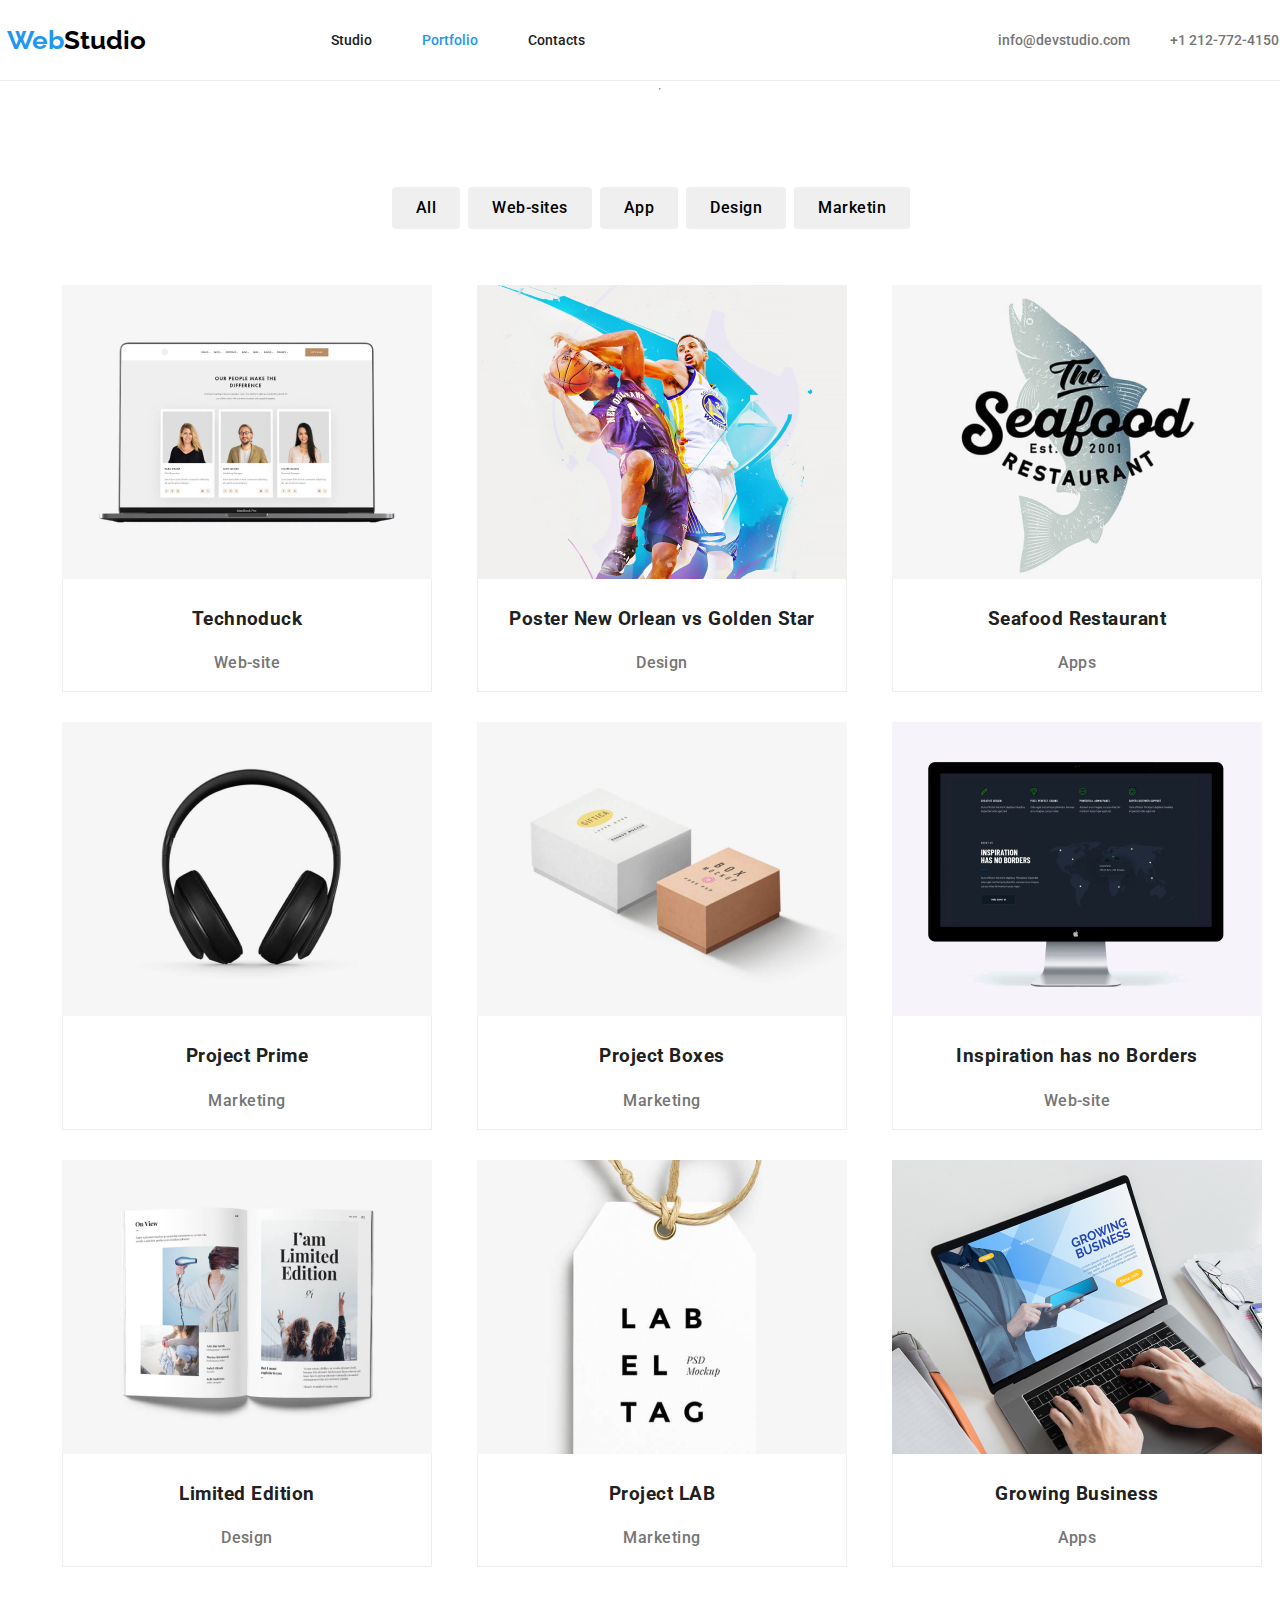
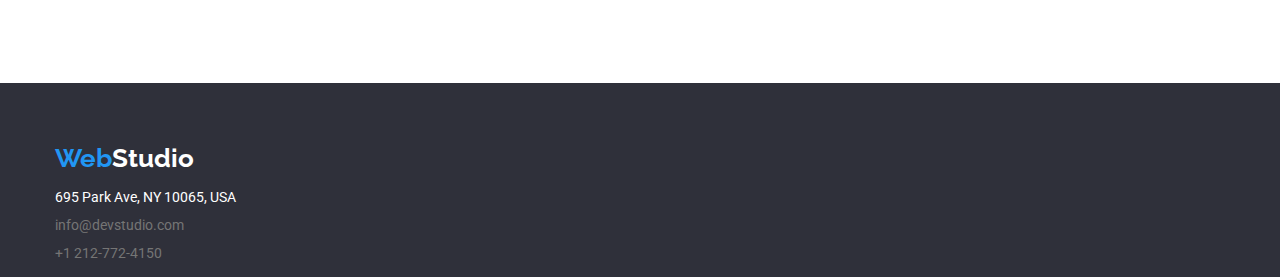
==== portofolio.html @ 2a98f276 "Primul meu commit" ====
<!DOCTYPE html>
<html lang="en">
<head>
    <meta charset="UTF-8">
    <meta name="viewport" content="width=device-width, initial-scale=1.0">
    <title>Document</title>
    <link rel="preconnect" href="https://fonts.googleapis.com"/>
    <link rel="preconnect" href="https://fonts.gstatic.com" crossorigin/>
    <link rel="stylesheet"
          href="https://raw.githubusercontent.com/sindresorhus/modern-normalize/main/modern-normalize.css"/>
    <link href="https://fonts.googleapis.com/css2?family=Raleway:wght@700&family=Roboto:wght@400;500;700;900&display=swap" rel="stylesheet"/>
    <link rel="stylesheet" href="css/styles.css"/>
</head>
<body class="container">

            <!--Sidebar up logo section-->

       <!--Logo-->
       <header class="global-header">
        
        <nav class="main-logo">
            <ol class="logowebstudio" >
                <a class="logowebstudio"href="index.html">Web<span class="logo-studio">Studio</span> </a>
            </ol>
        </nav>
        <!--Studio Portfolio Contacts-->
         <div class="main-menu">
            <ul class="nav">
                <li class="nav-item"><a href="index.html">Studio</a></li>
                <li class="nav-item-active"><a href="portofolio.html">Portfolio</a></li>
                <li class="nav-item"><a href="">Contacts</a></li>
            </ul>
         </div>

        <!--Mail Tel-->
        <div class="main-contacts"> 
            <ul class="contacts"> 
               <li class="contacts-mail"><a href="mailto:info@devstudio.com">info@devstudio.com</a></li>
               <li class="contacts-phone"><a href="tel:+1212-772-4150">+1 212-772-4150</a> </li>
            </ul>
         </div>
        
       </header>
       <ul class="line-section">
        <hr/><img alt="">
       </ul>

           
       <main class="section portofolio-main-section">
            
                  <!--Section-button-->

        <ul class="portfolio-button-list">
            <li><button class="button" type="button">All</button></li>
            <li><button class="button" type="button">Web-sites</button></li>
            <li><button class="button" type="button">App</button></li>
            <li><button class="button" type="button">Design</button></li>
            <li><button class="button" type="button">Marketin</button></li>

        </ul>
        
    <!--Section-Container-IMG-->
   <ul class="project-list">
    <li class="project-card"> 
        <img src="./images/technoduck.jpg" alt="Technoduck" width="370" heith="294"/>
        <div>
            <h3>Technoduck</h3>
            <p>Web-site</p>
        </div>  
    </li>

    <li class="project-card"> 
        <img src="./images/poster new orlean vs golden star.jpg" alt="Poster New Orlean vs Golden Star" width="370" heith="294"/>
        <div>
            <h3>Poster New Orlean vs Golden Star</h3>
            <p>Design</p>
        </div>
    </li>

    <li class="project-card">
        <img src="./images/seafood restaurant .jpg" alt="Seafood Restaurant" width="370" heith="294"/>
        <div>
            <h3>Seafood Restaurant </h3>
            <p>Apps</p>
        </div>
    </li>

    <li class="project-card">
        <img src="./images/project prime.jpg" alt="Project Prime" width="370" heith="294"/>
        <div>
            <h3>Project Prime </h3>
            <p>Marketing</p>
        </div>
    </li>

    <li class="project-card">
        <img src="./images/project boxes.jpg" alt="Project Boxes" width="370" heith="294"/>
        <div>
            <h3>Project Boxes </h3>
            <p>Marketing</p>
        </div>
    </li>

    <li class="project-card">
        <img src="./images/inspiration has no borders.jpg" alt="Inspiration has no Borders" width="370" heith="294"/>
        <div>
            <h3>Inspiration has no Borders</h3>
            <p>Web-site</p>
        </div>
    </li>
    <li class="project-card">
        <img src="./images/limited edition.jpg" alt="Limited Edition" width="370" heith="294"/>
        <div>
            <h3>Limited Edition</h3>
            <p>Design</p>
        </div>
    </li>
    <li class="project-card"> 
        <img src="./images/project lab.jpg" alt="Project LAB" width="370" heith="294"/>
        <div>
            <h3>Project LAB</h3>
            <p>Marketing</p>
        </div>
    </li>
    <li class="project-card"> 
        <img src="./images/growing business.jpg" alt="Growing Business" width="370" heith="294px" />
        <div>
            <h3>Growing Business</h3>
            <p>Apps</p>
        </div>
    </li>
   </ul>
       </main>
       
        <!--Sidebar down logo section-->

        <div class="footer-section">
            <footer class="footer">
                    <a class="footer-logo-web"href="index.html">Web<span class="footer-logo-studio">Studio</span> </a>
                <div class="main-footer">
                    <ul class="adress-contacts-footer">
                        <li class="adress-footer"><a href="695 Park Ave, NY 10065, USA">695 Park Ave, NY 10065, USA</a></li>
                        <li class="contacts-footer"><a href="mailto:info@devstudio.com">info@devstudio.com</a></li>
                        <li class="contacts-footer"><a href="tel:+1212-772-4150">+1 212-772-4150</a></li>
                    </ul>
                </div>
           </footer>
        </div>

</body>
</html>
---- css/styles.css ----
/*! modern-normalize v1.0.0 | MIT License | https://github.com/sindresorhus/modern-normalize */
*,::after,::before {
    box-sizing: border-box;
}

:root{
    --text-font-family: 'roboto', sans-serif;
    --color-text-font: #212121;
    --color-paragraf: #757575;
    --heading-font-family: 'Raleway', sans-serif;
    --heading-color: #2196F3;
}
body{
    width: 1600px;
    flex-direction: column;
} 
.container {
	font-family:var(--text-font-family);
	color: var(--color-text-font);
	width: 1200px;
	margin: auto;
}

.global-header .main-navigation{
    font-family :var(--text-font-family);
    font-size: 14px;
    font-weight: 500;
    line-height: 1.5;
    letter-spacing: 0.02em;
    width: 1600px;
    text-align: left;
    color: var (var(--color-text-font))
   }
.global-header{
    height: 80px;
	display: flex;
	align-items: center;
	justify-content: space-between;
	border: 1px solid #eee;
	margin: 0 -200px 0 -200px;
    background: #FFFFFF;
    border-color: transparent;
   }
.main-section{

}
h1,
h2,
h3,
h4{
    font-weight: bold;
    font-family: var(--text-font-family);
    color: var(--color-text-font);
}

p{
    display: block;
    margin-block-start: 1em;
    margin-block-end: 1em;
    margin-inline-start: 0px;
    margin-inline-end: 0px;
    color:var(--color-paragraf);
}

ul{
    list-style-type: none;
}
.section {
	padding-top: 94px;
	padding-bottom: 94px;
}


/* logo */

.logowebstudio a, .logo-studio a, span {
    font-weight: bold;
    font-family: var(--heading-font-family);
    font-weight: 700; 
    color: var(--heading-color);
    font-size: 26px;
    text-decoration: none;
}
.logo-studio a, span{
    color: #000000;
}
.logowebstudio span:hover, .logo-studio span:hover{
    color: var(--heading-color);
}
.main-logo {
    width: 145px;
    height: 31px;
    padding-left: 215px;
    display: flex;
    justify-content: center;
    align-items: center;
}

/* section-nav */

.nav, .nav a{
    list-style-type: none;
    text-decoration: none;
    padding-left: 50px;
    padding-right: 0px;
	justify-content: flex-start;
    display: flex;
    align-items: center;
}
.nav-item a,.nav-item-active a{
    color:var(--color-text-font);
    font-family: var(--text-font-family);
    font-size: 14px;
    font-weight: 500;
    text-decoration: none;
}
.nav-item-active a{
    color:var(--heading-color);
}
.nav-item a:hover{
    color:var(--heading-color);
}
  
/* section-contacts */

.contacts, .contacts a{
    height: 80px;
    list-style-type: none;
    text-decoration: none;
    padding-right: 50px;
    display: flex;
    align-items: center;
    justify-content: flex-end; 
}
.contacts-mail a, .contacts-phone a, .contacts-mail-span, .contacts-phone-span{
    color:var(--color-paragraf);
    font-family: var(--text-font-family);
    font-size: 14px;
    font-weight: 500;
    text-decoration: none;       
}
.contacts-mail a,  .contacts-mail-span{
    color:var(--color-paragraf);
    width: 135px;
    height: 16px;
    padding-right: 0px;
    padding-left: 330px;
    display: flex;
	align-items: center;
	gap: 10px; 
    
}
.contacts-phone a, .contacts-phone-span{
    color:var(--color-paragraf);
    height: 16px;
    padding-right: 100px;
    padding-left: 40px;
    display: flex;
	align-items: center;
	gap: 10px; 
	flex-direction: row;
	flex-wrap: nowrap;
	justify-content: flex-start;
	align-content: stretch;
    margin-right: -200px;
}
.contacts-mail, .contacts-mail-span a:hover{
    color: var(--heading-color);
}
.contacts-phone, .contacts-phone-span a:hover{
    color: var(--heading-color);
}
.main-contacts {
    height: 80px;
    padding-right: 210px;
    display: flex;
	align-items: center;
	gap: 10px; 
}

/* section-background*/

.background-section{
    background-color:#2F303A;;
	height: 600px;
	display: flex;
	flex-direction: column;
	align-items: center;
	margin: 0 -200px 0 -200px;
}
.title-background-section{
    color: #FFFFFF;
	font-size: 44px;
	font-weight: 900;
	line-height: 60px;
	letter-spacing: 2.64px;
	text-transform: uppercase;
	text-align: center;
	width: 696px;
	padding-top: 200px;
	padding-bottom: 30px;
	margin: 0;
}

/* PORTOFOLIO */

.line-section{
    width: 1600px;
    height: 1px;
    background: #ECECEC;
    display: flex;
	flex-direction: row;
	flex-wrap: wrap;
	justify-content: center;
	align-items: flex-end;
	align-content: flex-start;
    margin: 0 -200px 0 -200px;
}

.portofolio-main-section{
    width: 1200px;
    margin-top: 94px;
    margin-bottom: 94px;
}

.section,.portofolio-main-section,.portfolio-button-list{
    width: 1200px;
	text-align: center;
	font-weight: 500;
	line-height: 26px;
	letter-spacing: 0.48px;
	border-color: transparent;
	border-radius: 4px;
	padding: 6px 22px 6px 22px;
}
.portfolio-button-list {
	display: flex;
	flex-direction: inline-block;
	justify-content: center;
	padding-left: 0;
	margin-top: 0;
	margin-bottom: 50px;
	gap: 8px;
}
.project-list {
    width: 1200px;
	display: flex;
	flex-direction: row;
	flex-wrap: wrap;
	justify-content: space-between;
    align-items: center;
	padding-left: 0;
	gap: 30px;
}

.project-card > h4 {
	color: var(--color-text-font);
	line-height: 30px;
	letter-spacing: 0.48px;
	font-weight: 400;
	margin: 0 24px 20px 24px;
}

.project-card {
	box-shadow: 0px 0px 0px 1px #eee inset;
}

/* section-button */

.button-active-background{
    background-color: var( --heading-color);
	color:#FFFFFF;
	width: 200px;
	padding: 10px 19px 10px 20px;
	white-space: nowrap;
	text-align: center;
	font-weight: 700;
	line-height: 30px;
	letter-spacing: 0.96px;
	cursor: pointer;
	border-radius: 4px;
}
.button{
    font-family:var(--text-font-family);
    font-size: 16px;
    font-weight: 500;
    line-height: 26px;
    letter-spacing: 0.03em;
    text-align: center;
    border-color: transparent;
	border-radius: 4px;
	padding: 6px 22px 6px 22px;
}
button:hover, button:focus {
    background-color:var(--heading-color);
}

/*
.button .active {
    background-color: var(--heading-color);
    cursor: pointer;
    font-family: var(--text-font-family);
    font-size: 16px;
    border-color: transparent;
	border-radius: 4px;
	padding: 6px 22px 6px 22px;
}*/


/* section-paragraf */

.paragraf-section {
    font-family:var(--text-font-family);
	color: var(--color-text-font);
	width: 1200px;
	margin: auto;  
    margin-top: 0px;
}

.paragraf, 
.photo-our-team{
    display: flex;
	justify-content: space-between;
	padding-left: 0;
	margin: 0;
	gap: 30px;
}
.job-list{
    display: flex;
	justify-content: center;
	padding-left: 0;
	margin: 0;
	gap: 30px;
}
.paragraf{
    padding-top: 0px;
    list-style-type: none;
    display: flex;
	flex-direction: row;
	flex-wrap: nowrap;
	justify-content: space-between;
	align-items: baseline;

}
.paragraf-card{
    width: 270px;
	display: flex;
	flex-direction: column;
}
.title-paragraf{
    
}
.paragraf-card .title-paragraf 
.paragraf-card p{
    margin: 0;
	font-size: 14px;
	letter-spacing: 0.42px;
}
.paragraf-card .title-paragraf {
    padding-bottom: 10px;
	font-weight: 700;
	text-transform: uppercase;
}
.paragraf-card p{
    color: var(--shaded-color);
	line-height: 24px;
}
    
/*.paragraf-section p {
    display: flex;
    justify-content: space-between;
    padding-left: 0;
    margin: 0;
    gap: 30px;
}*/

.paragraf-section p, .our-team p,.section-container p{
    font-family: var(--text-font-family);
    color: var(--color-paragraf);
    font-size: 16px;
}

/* section-what-we-do */

.section-what-we-do{
    padding-top: 0px;
}
.title-section-what-we-do, 
.title-our-team{
    font-family: var(--text-font-family);
    font-size: 36px;
    font-weight: 700;
    line-height: 42px;
    letter-spacing: 0.03em;
    text-align: center;
    margin-top: 0;
	margin-bottom: 50;
}

/* section-our-team */

.our-team,.photo-our-team, .card-our-team{
    background-color: #FFFFFF;
	width: 270px;
	border-radius: 0px 0px 4px 4px;
	border-radius: 0px 0px 4px 4px;
	box-shadow: 0px 2px 1px 0px rgba(0, 0, 0, 0.2),
	0px 1px 1px 0px rgba(0, 0, 0, 0.14), 0px 1px 3px 0px rgba(0, 0, 0, 0.12);
}

.name{
    font-family:var(--text-font-family);
    font-size: 16px;
    font-weight: 500;
    line-height: 19px;
    letter-spacing: 0.03em;
    text-align: center;
}
.job{
    font-family:var(--text-font-family);
    font-size: 16px;
    font-weight: 400;
    line-height: 19px;
    letter-spacing: 0.03em;
    text-align: center;
}
.our-team {
    background-color: #f5f4fa;
	width: 1600px;
    margin: 0 -200px 0 -200px;
}
.photo-our-team{
    margin: 0 200px 0 200px;
    width: 1200px;
}

/* section-footer */

.footer-section{
    background-color: #2F303A;
    padding-left: 215px;
	padding-top: 60px;
    margin: 0 -200px 0 -200px;
}

.footer{
    width: 1200px;
    margin-bottom: 0px;
}
.main-footer, .adress-contacts-footer, .adress-footer, .contacts-footer{
    display: flex;
	flex-direction: column;
	gap: 12px;
    width: 1200px;
    padding-left: 0px;
}

.footer-logo-web, .footer-logo-studio span{
    font-weight: bold;
    font-family: var(--heading-font-family);
    font-weight: 700;
    font-size: 26px;
    color: var(--heading-color);
    text-decoration: none;
    width: 145px;
    height: 31px;
}
.footer-logo-studio{
    color: #FFFFFF;
}
.footer-logo-web span:hover, .footer-logo-studio span:hover{
 color: var(--heading-color);
}
.adress-footer a{
    font-family: var(--text-font-family);
    font-weight: 400;
    font-size: 14px;
    color: #FFFFFF;
    text-decoration: none;
}
.contacts-footer a{
    font-family: var(--text-font-family);
    font-weight: 400;
    font-size: 14px;
    color:var(--color-paragraf);
    text-decoration: none;
}
.adress-footer a:hover, .contacts-footer a:hover {
    color: var(--heading-color);
}
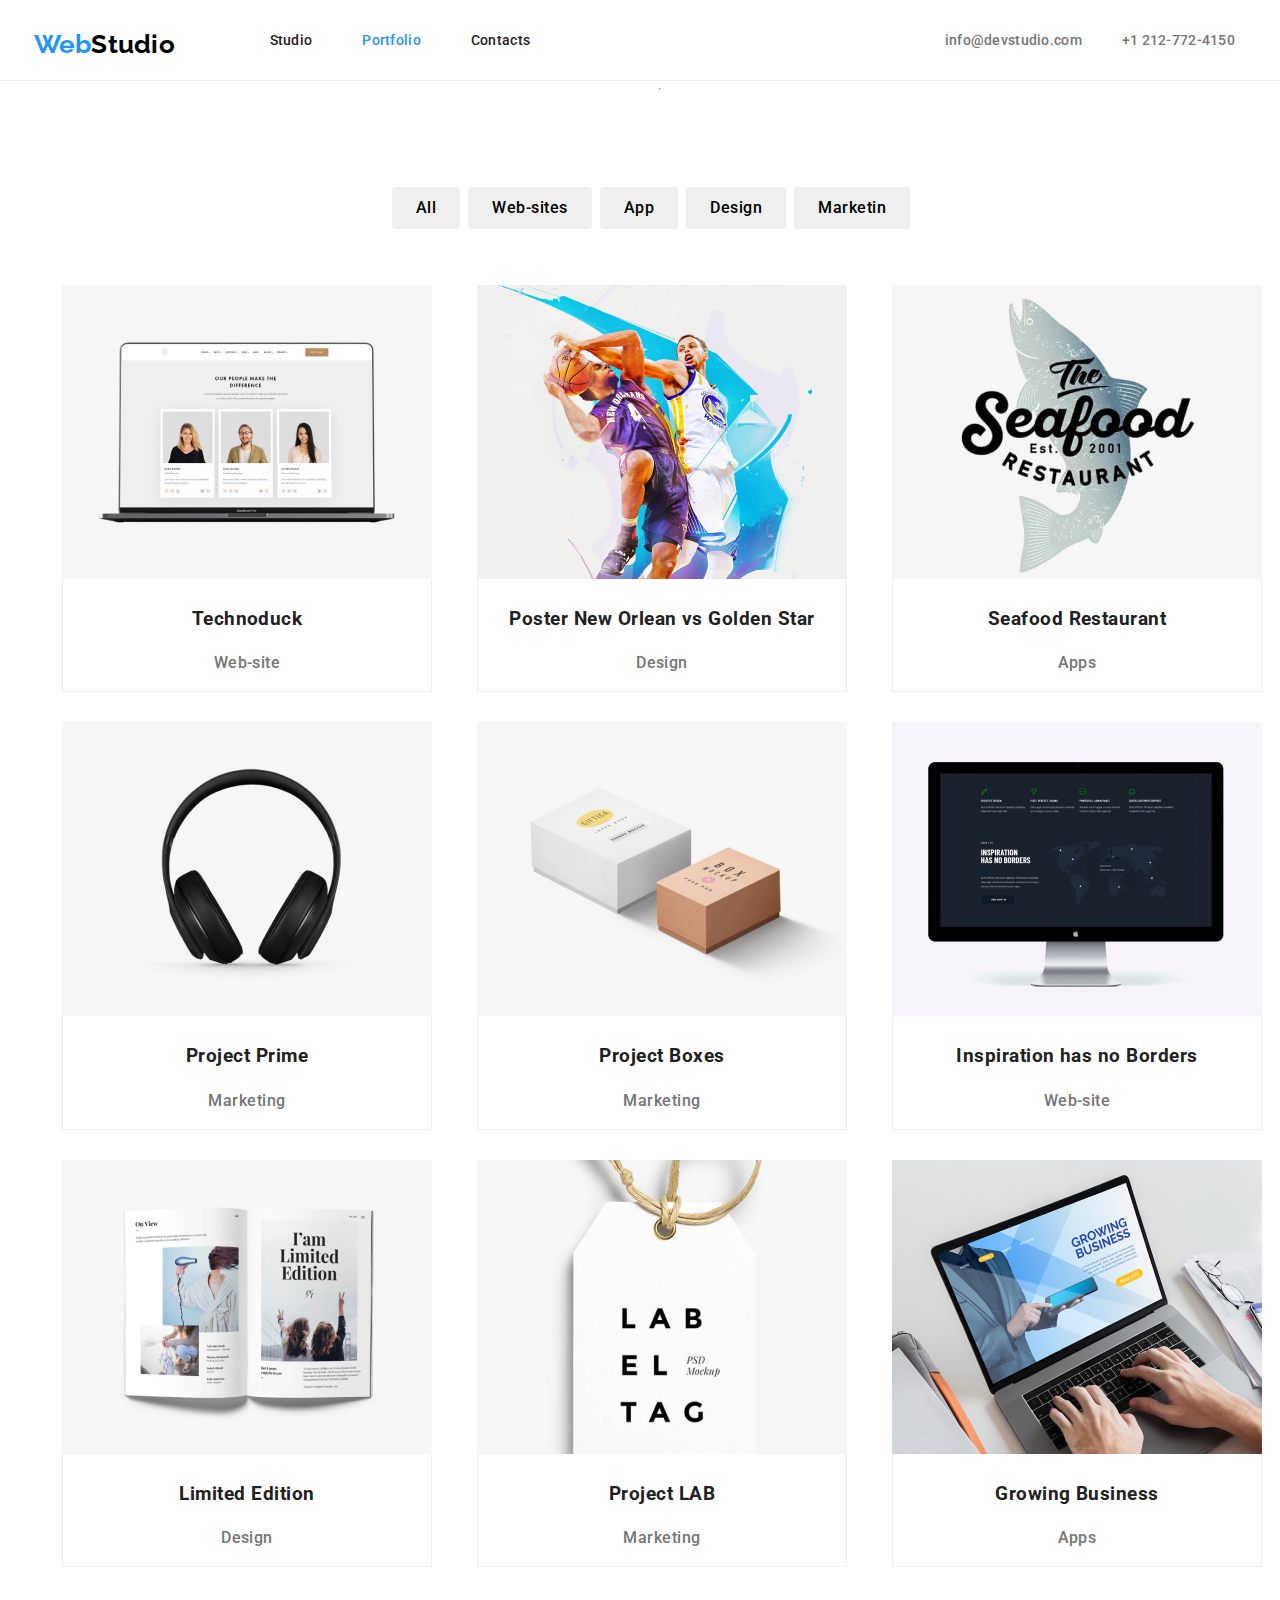
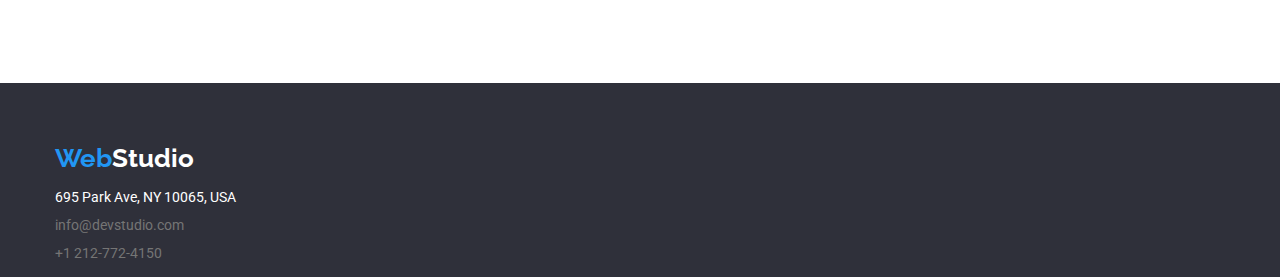
==== commit 3428a67f: "Un commit modificari" ====
--- a/portofolio.html
+++ b/portofolio.html
@@ -46,7 +46,7 @@
        </ul>
 
            
-       <main class="section portofolio-main-section">
+       <main class="portofolio-main-section">
             
                   <!--Section-button-->
 
@@ -56,7 +56,6 @@
             <li><button class="button" type="button">App</button></li>
             <li><button class="button" type="button">Design</button></li>
             <li><button class="button" type="button">Marketin</button></li>
-
         </ul>
         
     <!--Section-Container-IMG-->
--- a/css/styles.css
+++ b/css/styles.css
@@ -9,6 +9,7 @@
     --color-paragraf: #757575;
     --heading-font-family: 'Raleway', sans-serif;
     --heading-color: #2196F3;
+    --back-color-paragraf:#F5F4FA;
 }
 body{
     width: 1600px;
@@ -21,25 +22,25 @@
 	margin: auto;
 }
 
-.global-header .main-navigation{
+.global-header{
     font-family :var(--text-font-family);
     font-size: 14px;
     font-weight: 500;
     line-height: 1.5;
     letter-spacing: 0.02em;
-    width: 1600px;
     text-align: left;
     color: var (var(--color-text-font))
    }
-.global-header{
+.global-header { 
+    width: 1600px;
     height: 80px;
 	display: flex;
 	align-items: center;
-	justify-content: space-between;
 	border: 1px solid #eee;
 	margin: 0 -200px 0 -200px;
     background: #FFFFFF;
     border-color: transparent;
+    border: 0px;
    }
 .main-section{
 
@@ -80,6 +81,12 @@
     color: var(--heading-color);
     font-size: 26px;
     text-decoration: none;
+    
+}
+.logowebstudio, ol{
+    width: 145px;
+    height: 31px;
+    padding-right: 0px;
 }
 .logo-studio a, span{
     color: #000000;
@@ -87,13 +94,14 @@
 .logowebstudio span:hover, .logo-studio span:hover{
     color: var(--heading-color);
 }
-.main-logo {
+.global-header, .main-logo {
     width: 145px;
     height: 31px;
-    padding-left: 215px;
+    padding-right: 93px;
     display: flex;
     justify-content: center;
     align-items: center;
+    margin-left: 0px;
 }
 
 /* section-nav */
@@ -101,11 +109,11 @@
 .nav, .nav a{
     list-style-type: none;
     text-decoration: none;
-    padding-left: 50px;
-    padding-right: 0px;
-	justify-content: flex-start;
-    display: flex;
+	justify-content: space-between;
+    display: flex;
+    gap: 50px;
     align-items: center;
+    padding-left: 0px;
 }
 .nav-item a,.nav-item-active a{
     color:var(--color-text-font);
@@ -120,62 +128,69 @@
 .nav-item a:hover{
     color:var(--heading-color);
 }
+.main-menu{
+    padding-right: 330px;
+    margin-right: 0px;
+}
   
 /* section-contacts */
 
 .contacts, .contacts a{
     height: 80px;
+    margin: 0px;
     list-style-type: none;
     text-decoration: none;
-    padding-right: 50px;
-    display: flex;
+	justify-content: space-between;
+    display: flex;
+    gap: 40px;
     align-items: center;
-    justify-content: flex-end; 
-}
+    padding-left: 0px;
+}
+    
 .contacts-mail a, .contacts-phone a, .contacts-mail-span, .contacts-phone-span{
     color:var(--color-paragraf);
     font-family: var(--text-font-family);
     font-size: 14px;
     font-weight: 500;
-    text-decoration: none;       
-}
-.contacts-mail a,  .contacts-mail-span{
-    color:var(--color-paragraf);
-    width: 135px;
+    line-height: normal;
+    text-decoration: none;
+    justify-content: space-between; 
+    width: 160x;
     height: 16px;
-    padding-right: 0px;
-    padding-left: 330px;
     display: flex;
 	align-items: center;
-	gap: 10px; 
-    
-}
-.contacts-phone a, .contacts-phone-span{
-    color:var(--color-paragraf);
-    height: 16px;
-    padding-right: 100px;
-    padding-left: 40px;
-    display: flex;
-	align-items: center;
-	gap: 10px; 
-	flex-direction: row;
-	flex-wrap: nowrap;
-	justify-content: flex-start;
-	align-content: stretch;
-    margin-right: -200px;
-}
-.contacts-mail, .contacts-mail-span a:hover{
-    color: var(--heading-color);
-}
-.contacts-phone, .contacts-phone-span a:hover{
-    color: var(--heading-color);
-}
-.main-contacts {
+	gap: 10px;
+}
+
+.contacts-mail-icon{
+    width: 16px;
+	max-height: 12px;
+    color:#757575;
+}
+.contacts-phone-icon{
+    width: 10px;
+	height: 16px;
+}
+.global-header, .main-contacts {
     height: 80px;
-    padding-right: 210px;
-    display: flex;
-	align-items: center;
-	gap: 10px; 
+    padding: 0px;
+    margin-left: 0px;
+    margin-right: -1050px;
+    display: flex;
+    justify-content: space-between;
+    gap: 60px;
+    align-items: center;
+}
+.global-header .contacts-mail li:hover,
+.global-header .contacts-phone li:hover,
+.global-header .contacts-mail-icon:hover,
+.global-header .contacts-phone-icon:hover,
+.global-header .contacts-mail-icon-svg:hover,
+.global-header .contacts-phone-iconsvg:hover,
+.global-header .contacts-mail-span:hover,
+.global-header .contacts-phone-span:hover {
+    color: var(--heading-color); 
+    fill: var(--heading-color); 
 }
 
 /* section-background*/
@@ -187,6 +202,14 @@
 	flex-direction: column;
 	align-items: center;
 	margin: 0 -200px 0 -200px;
+}
+.background-section{
+    background-image: linear-gradient(
+			rgba(47, 48, 58, 0.4),
+			rgba(47, 48, 58, 0.4)
+		),
+		url(../images/background_image.png);
+	min-height: 600px;
 }
 .title-background-section{
     color: #FFFFFF;
@@ -216,13 +239,11 @@
 	align-content: flex-start;
     margin: 0 -200px 0 -200px;
 }
-
 .portofolio-main-section{
     width: 1200px;
     margin-top: 94px;
     margin-bottom: 94px;
 }
-
 .section,.portofolio-main-section,.portfolio-button-list{
     width: 1200px;
 	text-align: center;
@@ -252,7 +273,6 @@
 	padding-left: 0;
 	gap: 30px;
 }
-
 .project-card > h4 {
 	color: var(--color-text-font);
 	line-height: 30px;
@@ -260,7 +280,6 @@
 	font-weight: 400;
 	margin: 0 24px 20px 24px;
 }
-
 .project-card {
 	box-shadow: 0px 0px 0px 1px #eee inset;
 }
@@ -293,22 +312,22 @@
 }
 button:hover, button:focus {
     background-color:var(--heading-color);
-}
-
-/*
-.button .active {
-    background-color: var(--heading-color);
-    cursor: pointer;
-    font-family: var(--text-font-family);
-    font-size: 16px;
-    border-color: transparent;
+    color: #FFFFFF;
+	box-shadow: 0px 2px 2px 0px rgba(0, 0, 0, 0.12),
+		0px 1px 2px 0px rgba(0, 0, 0, 0.08), 0px 3px 1px 0px rgba(0, 0, 0, 0.1);
+}
+
+/* section-paragraf */
+.section, .paragraf{
+    width: 1200px;
+	text-align: center;
+	font-weight: 500;
+	line-height: 26px;
+	letter-spacing: 0.48px;
+	border-color: transparent;
 	border-radius: 4px;
-	padding: 6px 22px 6px 22px;
-}*/
-
-
-/* section-paragraf */
-
+	padding: 94px 22px 94px 22px;
+}
 .paragraf-section {
     font-family:var(--text-font-family);
 	color: var(--color-text-font);
@@ -316,7 +335,6 @@
 	margin: auto;  
     margin-top: 0px;
 }
-
 .paragraf, 
 .photo-our-team{
     display: flex;
@@ -340,15 +358,11 @@
 	flex-wrap: nowrap;
 	justify-content: space-between;
 	align-items: baseline;
-
 }
 .paragraf-card{
     width: 270px;
 	display: flex;
 	flex-direction: column;
-}
-.title-paragraf{
-    
 }
 .paragraf-card .title-paragraf 
 .paragraf-card p{
@@ -365,15 +379,20 @@
     color: var(--shaded-color);
 	line-height: 24px;
 }
-    
-/*.paragraf-section p {
-    display: flex;
-    justify-content: space-between;
-    padding-left: 0;
-    margin: 0;
-    gap: 30px;
-}*/
-
+.image-card{
+    width: 270px;
+	height: 120px;
+	display: flex;
+	justify-content: center;
+	align-items: center;
+	background-color: var(--back-color-paragraf);
+	margin-bottom: 30px;
+}
+.image-card svg {
+    width: 70px;
+	height: 70px;
+}
+ 
 .paragraf-section p, .our-team p,.section-container p{
     font-family: var(--text-font-family);
     color: var(--color-paragraf);
@@ -382,6 +401,17 @@
 
 /* section-what-we-do */
 
+.section-what-we-do{
+    width: 1200px;
+	text-align: center;
+	font-weight: 500;
+	line-height: 26px;
+	letter-spacing: 0.48px;
+	border-color: transparent;
+	border-radius: 4px;
+	padding: 0px 22px 94px 22px;
+    margin-top: -94px;
+}
 .section-what-we-do{
     padding-top: 0px;
 }
@@ -399,7 +429,12 @@
 
 /* section-our-team */
 
-.our-team,.photo-our-team, .card-our-team{
+.our-team,.photo-our-team{
+	width: 270px;
+	border-radius: 0px 0px 4px 4px;
+	border-radius: 0px 0px 4px 4px;
+}
+.card-our-team{
     background-color: #FFFFFF;
 	width: 270px;
 	border-radius: 0px 0px 4px 4px;
@@ -407,7 +442,6 @@
 	box-shadow: 0px 2px 1px 0px rgba(0, 0, 0, 0.2),
 	0px 1px 1px 0px rgba(0, 0, 0, 0.14), 0px 1px 3px 0px rgba(0, 0, 0, 0.12);
 }
-
 .name{
     font-family:var(--text-font-family);
     font-size: 16px;
@@ -429,9 +463,70 @@
 	width: 1600px;
     margin: 0 -200px 0 -200px;
 }
-.photo-our-team{
+.photo-our-team {
     margin: 0 200px 0 200px;
     width: 1200px;
+}
+.icons-list {
+	display: flex;
+	justify-content: center;
+	margin: 16px 32px 30px 32px;
+	gap: 10px;
+}
+.icon {
+	width: 44px;
+	height: 44px;
+	display: flex;
+	justify-content: center;
+	align-items: center;
+	border-radius: 50%;
+	fill: var(--shaded-color);
+}
+.icon svg {
+	width: 20px;
+	height: 20px;
+}
+.icon:hover,
+.icon:focus {
+	background-color: var(--link-color-active);
+	fill: var(--text-dark-bg-color);
+}
+.icon svg:hover,
+.icon svg:focus {
+	fill: var(--text-dark-bg-color);
+}
+
+/* section-container*/
+
+.customers-section {
+    list-style-type: none;
+	padding-left: 0;
+	margin-top: 0;
+	margin-bottom: 0;
+    display: flex;
+	justify-content: space-between;
+	gap: 30px;
+}
+.icon-logo-card {
+	width: 170px;
+	height: 92px;
+	display: flex;
+	justify-content: center;
+	align-items: center;
+	border-radius: 4px;
+	border: 1px solid #afb1b8;
+}
+.icon-logo-card svg {
+	width: 106px;
+	height: 60px;
+	fill: var(--color-paragraf);
+}
+.icon-logo-card:hover,
+.icon-logo-card:focus,
+.icon-logo-card svg:hover,
+.icon-logo-card svg:focus {
+	border-color: var(--heading-color);
+	fill: var(--heading-color);
 }
 
 /* section-footer */
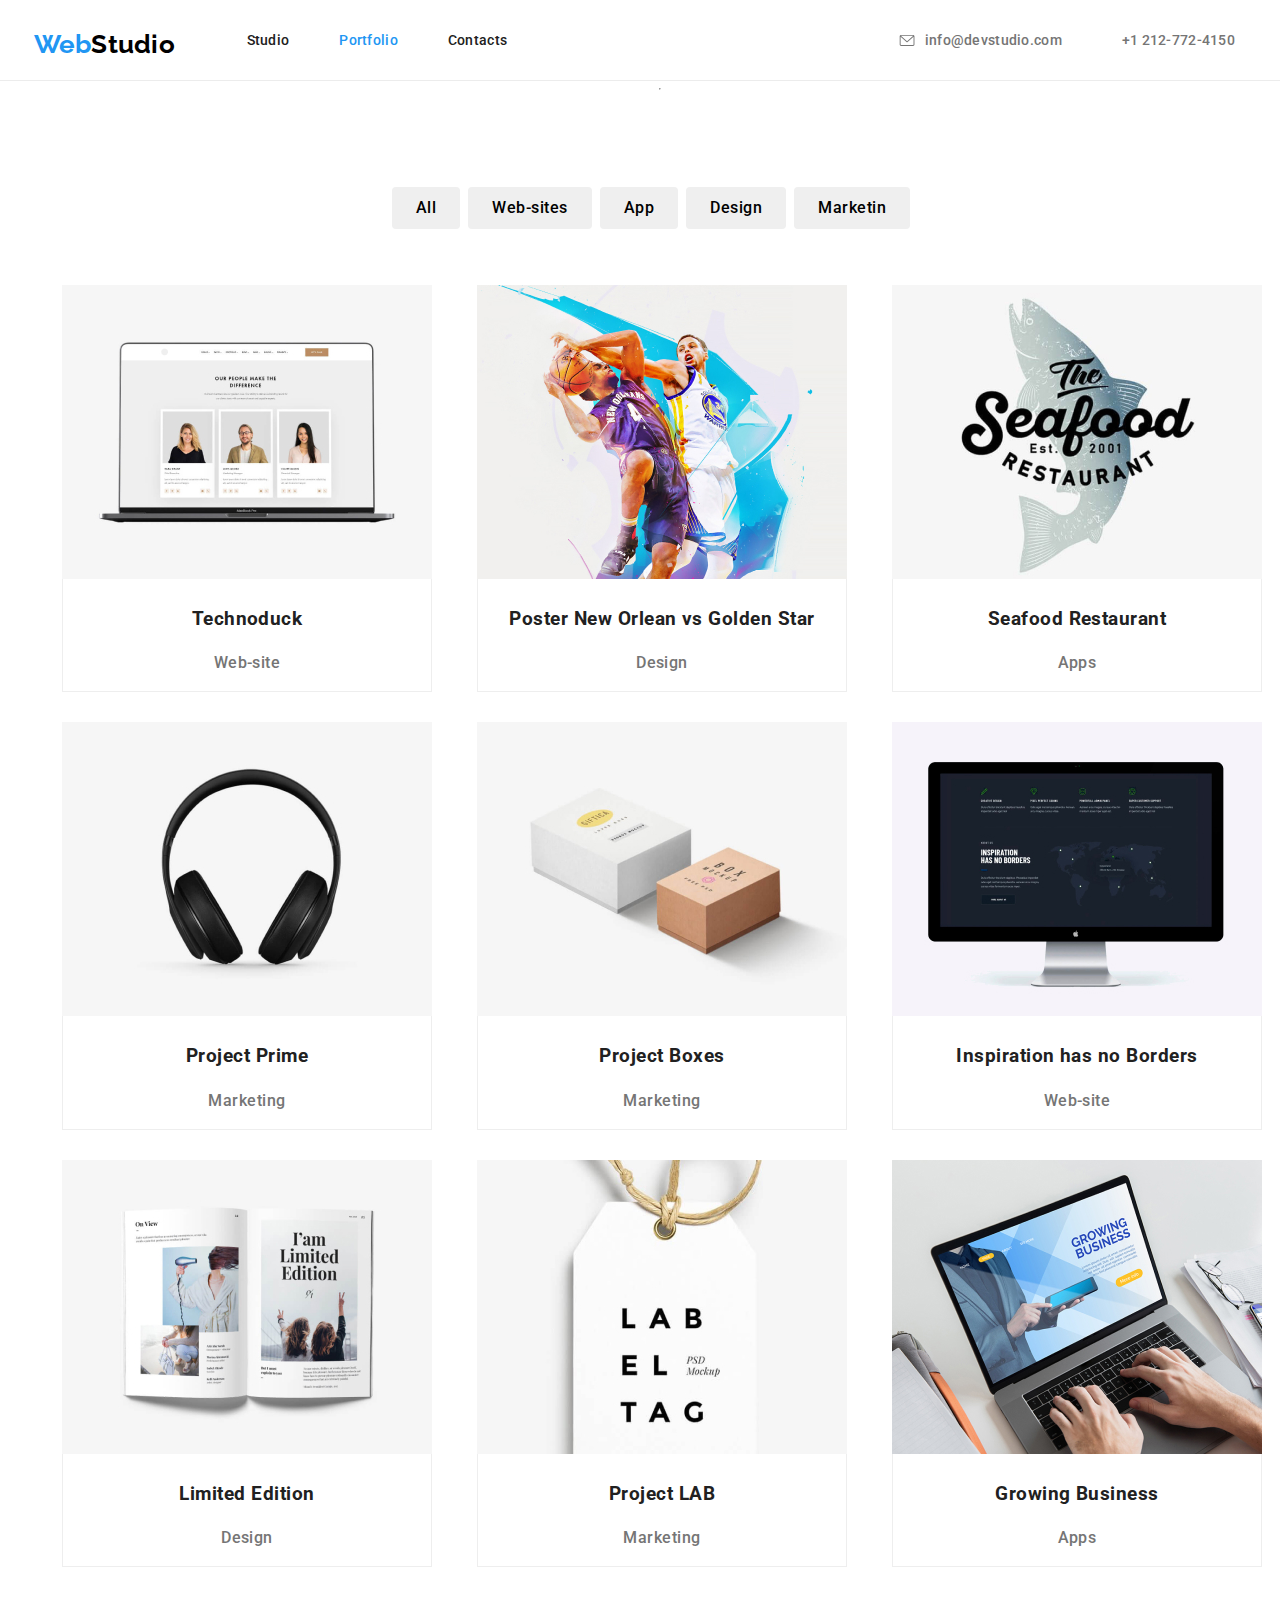
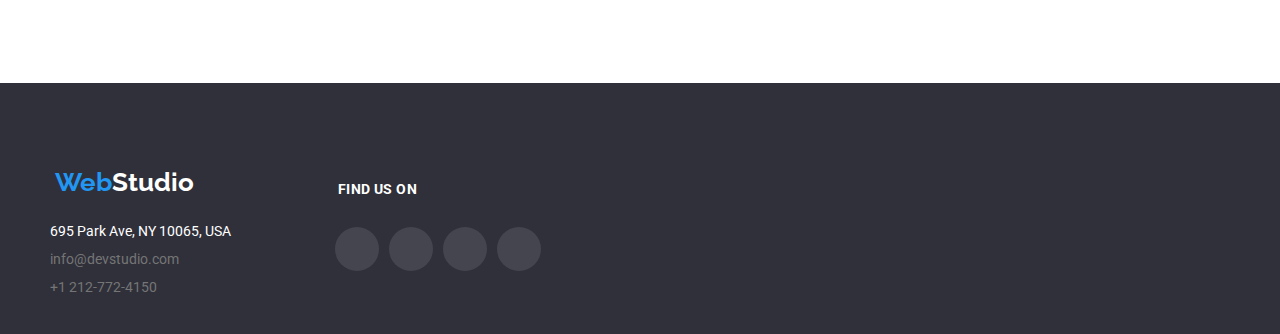
==== commit 715d2383: "Un alt commit cu modificari 2" ====
--- a/portofolio.html
+++ b/portofolio.html
@@ -35,8 +35,20 @@
         <!--Mail Tel-->
         <div class="main-contacts"> 
             <ul class="contacts"> 
-               <li class="contacts-mail"><a href="mailto:info@devstudio.com">info@devstudio.com</a></li>
-               <li class="contacts-phone"><a href="tel:+1212-772-4150">+1 212-772-4150</a> </li>
+            <li class="contacts-mail"><a href="mailto:info@devstudio.com"> 
+                <svg class="contacts-mail-icon">
+                     <use href="./icons/symbol-defs.svg#icon-envelope"></use>
+                </svg>
+                <span class="contacts-mail-span">info@devstudio.com</span>
+                </a>
+            </li>
+            <li class="contacts-phone"><a href="tel:+1212-772-4150"> 
+                <svg class="contacts-phone-icon">
+                     <use href="./icons/symbol-defs.svg#icon-smartphone"></use>
+                </svg>
+                <span class="contacts-phone-span">+1 212-772-4150</span>
+                </a> 
+            </li>
             </ul>
          </div>
         
@@ -143,8 +155,40 @@
                         <li class="contacts-footer"><a href="tel:+1212-772-4150">+1 212-772-4150</a></li>
                     </ul>
                 </div>
+                <div class="global-footer-social-links">
+                  <h3 class="find-us-icons">FIND US ON</h3>
+                  <div class="icons-list">
+                    <a href="https://instagram.com" class="icon" aria-label="Instagram">
+                                    <svg>
+                                        <use
+                                            href="./icons.svg/symbol-defs.svg#icon-instagram"
+                                        ></use>
+                                    </svg>
+                                </a>
+                                <a href="https://twitter.com" class="icon" aria-label="Twitter">
+                                    <svg>
+                                        <use
+                                            href="./icons.svg/symbol-defs.svg#icon-twitter"
+                                        ></use>
+                                    </svg>
+                                </a>
+                                <a href="https://facebook.com" class="icon" aria-label="Facebook">
+                                    <svg>
+                                        <use
+                                            href="./icons.svg/symbol-defs.svg#icon-facebook"
+                                        ></use>
+                                    </svg>
+                                </a>
+                                <a href="https://linkedin.com" class="icon" aria-label="Linkedin">
+                                    <svg>
+                                        <use
+                                            href="./icons.svg/symbol-defs.svg#icon-linkedin"
+                                        ></use>
+                                    </svg>
+                                </a>
+                  </div>
+                </div>
            </footer>
         </div>
-
 </body>
 </html>--- a/css/styles.css
+++ b/css/styles.css
@@ -21,7 +21,6 @@
 	width: 1200px;
 	margin: auto;
 }
-
 .global-header{
     font-family :var(--text-font-family);
     font-size: 14px;
@@ -53,7 +52,6 @@
     font-family: var(--text-font-family);
     color: var(--color-text-font);
 }
-
 p{
     display: block;
     margin-block-start: 1em;
@@ -62,7 +60,6 @@
     margin-inline-end: 0px;
     color:var(--color-paragraf);
 }
-
 ul{
     list-style-type: none;
 }
@@ -70,7 +67,6 @@
 	padding-top: 94px;
 	padding-bottom: 94px;
 }
-
 
 /* logo */
 
@@ -80,8 +76,7 @@
     font-weight: 700; 
     color: var(--heading-color);
     font-size: 26px;
-    text-decoration: none;
-    
+    text-decoration: none;  
 }
 .logowebstudio, ol{
     width: 145px;
@@ -146,7 +141,6 @@
     align-items: center;
     padding-left: 0px;
 }
-    
 .contacts-mail a, .contacts-phone a, .contacts-mail-span, .contacts-phone-span{
     color:var(--color-paragraf);
     font-family: var(--text-font-family);
@@ -161,7 +155,6 @@
 	align-items: center;
 	gap: 10px;
 }
-
 .contacts-mail-icon{
     width: 16px;
 	max-height: 12px;
@@ -181,14 +174,14 @@
     gap: 60px;
     align-items: center;
 }
-.global-header .contacts-mail li:hover,
-.global-header .contacts-phone li:hover,
-.global-header .contacts-mail-icon:hover,
-.global-header .contacts-phone-icon:hover,
-.global-header .contacts-mail-icon-svg:hover,
-.global-header .contacts-phone-iconsvg:hover,
-.global-header .contacts-mail-span:hover,
-.global-header .contacts-phone-span:hover {
+.global-header, .main-contacts, .contacts, .contacts-mail li:hover,
+.global-header, .main-contacts, .contacts, .contacts-phone li:hover,
+.global-header, .main-contacts, .contacts, .contacts-mail-icon:hover,
+.global-header, .main-contacts, .contacts, .contacts-phone-icon:hover,
+.global-header, .main-contacts, .contacts, .contacts-mail-icon-svg:hover,
+.global-header, .main-contacts, .contacts, .contacts-phone-iconsvg:hover,
+.global-header, .main-contacts, .contacts, .contacts-mail-span:hover,
+.global-header, .main-contacts, .main-contacts,.contacts, .contacts-phone-span:hover {
     color: var(--heading-color); 
     fill: var(--heading-color); 
 }
@@ -533,23 +526,33 @@
 
 .footer-section{
     background-color: #2F303A;
-    padding-left: 215px;
 	padding-top: 60px;
     margin: 0 -200px 0 -200px;
-}
-
+    display: flex;
+    justify-content: space-between;
+    align-items: center;
+    height: 251px;
+}
 .footer{
     width: 1200px;
     margin-bottom: 0px;
-}
-.main-footer, .adress-contacts-footer, .adress-footer, .contacts-footer{
+    margin-right: 0px;
+    padding-left: 215px;
+}
+.main-footer{
+    padding-top: 40px;
+    margin-left: -150px;
+}
+.main-footer, .adress-contacts-footer, .adress-footer, .contacts-footer {
     display: flex;
 	flex-direction: column;
 	gap: 12px;
-    width: 1200px;
+    width: 231px;
     padding-left: 0px;
-}
-
+    margin-right: 0px;
+    border-right: 0px;
+    padding-right: 0px; 
+}
 .footer-logo-web, .footer-logo-studio span{
     font-weight: bold;
     font-family: var(--heading-font-family);
@@ -580,7 +583,42 @@
     color:var(--color-paragraf);
     text-decoration: none;
 }
-.adress-footer a:hover, .contacts-footer a:hover {
+.adress-footer a:hover, .contacts-footer a:hover{
     color: var(--heading-color);
 }
-
+.main-footer, .global-footer-social-links{
+    
+}
+.global-footer-social-links{
+	text-transform: uppercase;
+	flex-wrap: nowrap;
+	align-items: center;
+    flex-direction: column;
+    margin: 0px;
+    width: 213px;
+    padding-top: -20px;
+    margin-left: 50px;
+}
+.global-footer-social-links h3{
+    font-size: 14px;
+	font-weight: 700;
+	letter-spacing: 0.42px;
+	text-transform: uppercase;
+    color: #FFFFFF;
+    justify-content:flex-start;
+    margin-left: -120px;
+    
+}
+.icons-list h3 {
+
+}
+.footer-section, .footer, .global-footer-social-links, .main-footer, .icons-list {
+    display: flex;
+   
+
+}
+.global-footer-social-links .icon {
+    background-color: rgba(255, 255, 255, 0.1);
+    fill: #2F303A;
+}
+
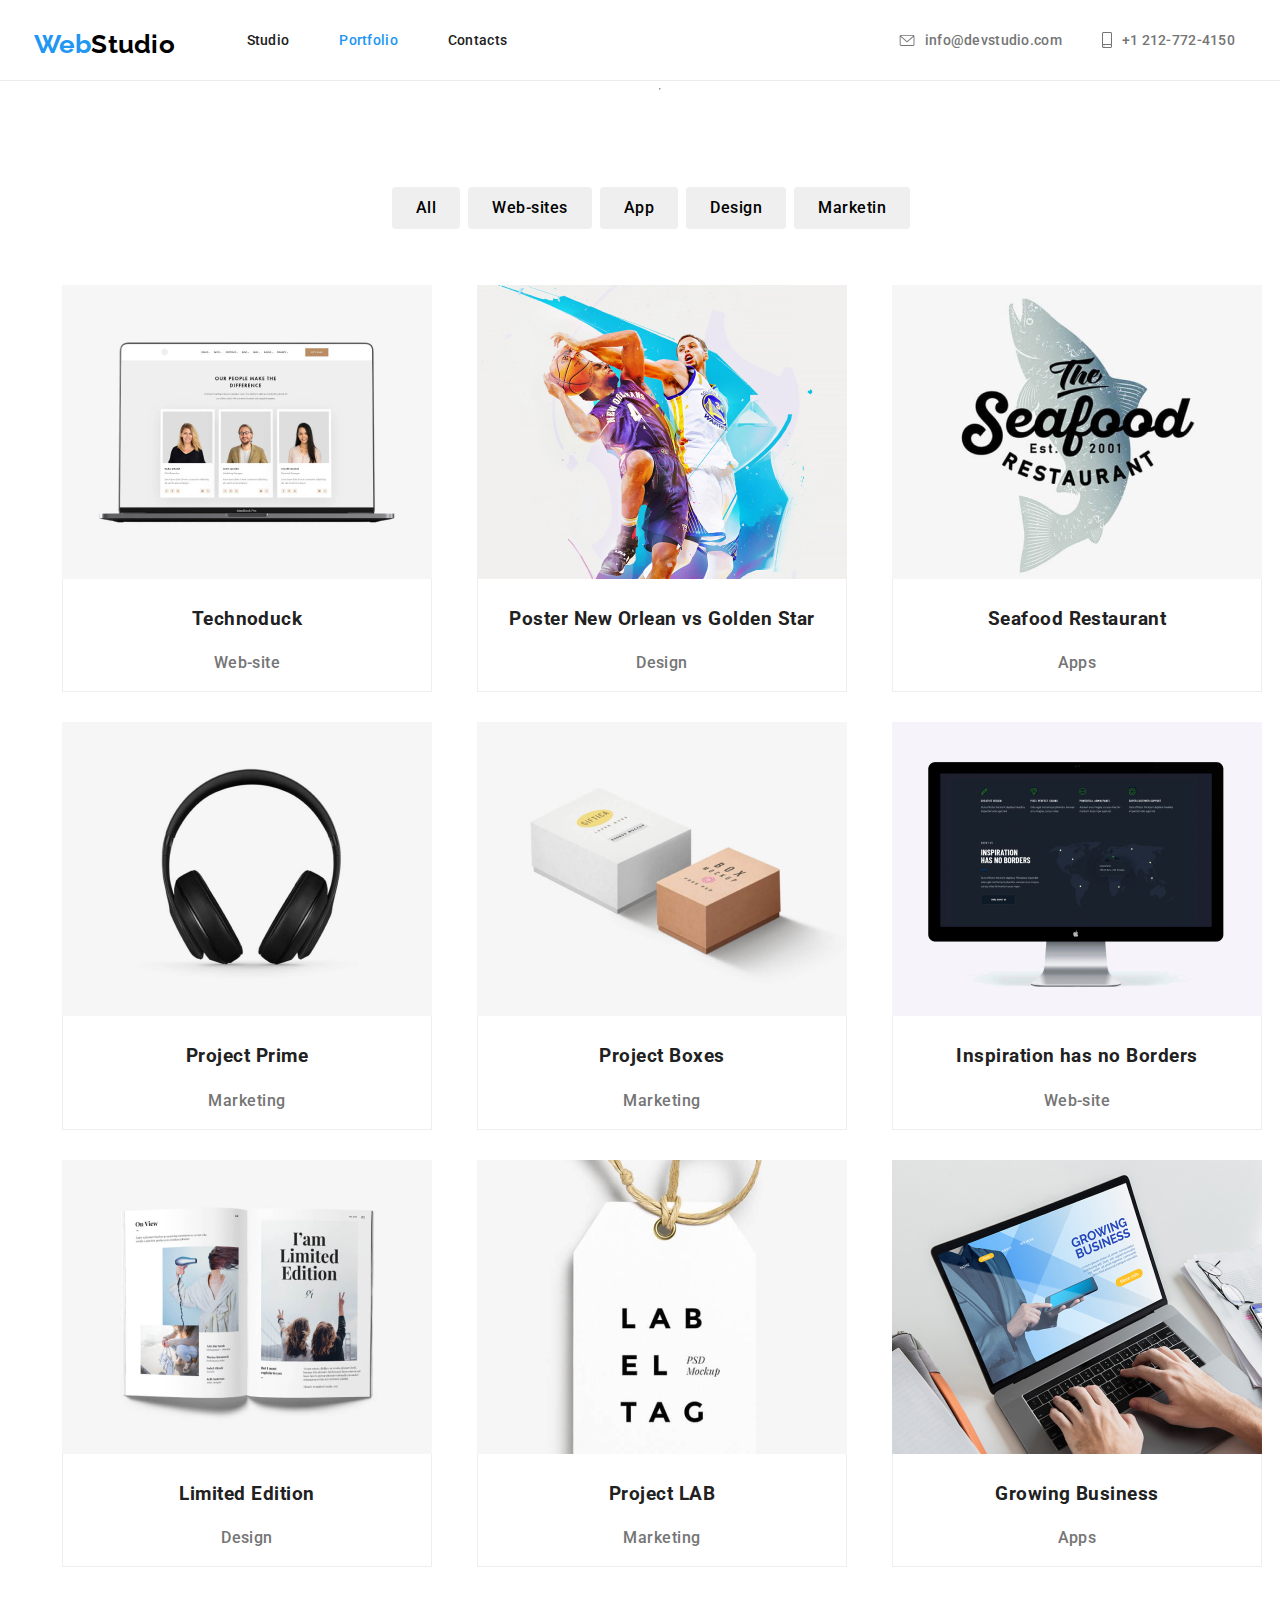
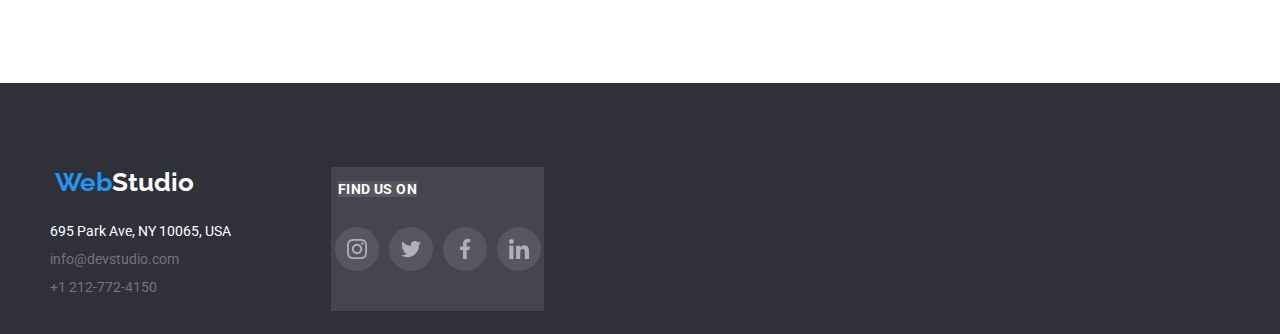
==== commit 36de6737: "Un alt commit incercare 6" ====
--- a/portofolio.html
+++ b/portofolio.html
@@ -157,36 +157,35 @@
                 </div>
                 <div class="global-footer-social-links">
                   <h3 class="find-us-icons">FIND US ON</h3>
-                  <div class="icons-list">
-                    <a href="https://instagram.com" class="icon" aria-label="Instagram">
-                                    <svg>
-                                        <use
-                                            href="./icons.svg/symbol-defs.svg#icon-instagram"
-                                        ></use>
-                                    </svg>
-                                </a>
-                                <a href="https://twitter.com" class="icon" aria-label="Twitter">
-                                    <svg>
-                                        <use
-                                            href="./icons.svg/symbol-defs.svg#icon-twitter"
-                                        ></use>
-                                    </svg>
-                                </a>
-                                <a href="https://facebook.com" class="icon" aria-label="Facebook">
-                                    <svg>
-                                        <use
-                                            href="./icons.svg/symbol-defs.svg#icon-facebook"
-                                        ></use>
-                                    </svg>
-                                </a>
-                                <a href="https://linkedin.com" class="icon" aria-label="Linkedin">
-                                    <svg>
-                                        <use
-                                            href="./icons.svg/symbol-defs.svg#icon-linkedin"
-                                        ></use>
-                                    </svg>
-                                </a>
-                  </div>
+                  <div class="icons-list" >
+                    <a
+                  href="https://instagram.com"class="icon"aria-label="Instagram">
+                  <svg>
+                    <use
+                      href="./icons/symbol-defs.svg#icon-instagram"></use>
+                  </svg>
+                </a>
+                <a href="https://twitter.com"class="icon" aria-label="Twitter">
+                  <svg>
+                    <use
+                      href="./icons/symbol-defs.svg#icon-twitter"></use>
+                  </svg> 
+                </a>
+                  <a
+                  href="https://facebook.com"class="icon" aria-label="Facebook">
+                  <svg>
+                    <use
+                      href="./icons/symbol-defs.svg#icon-facebook"></use>
+                  </svg> 
+                </a>
+                <a
+                  href="https://linkedin.com"class="icon" aria-label="Linkedin">
+                  <svg>
+                    <use
+                      href="./icons/symbol-defs.svg#icon-linkedin"></use>
+                  </svg>
+                </a>
+                 </div>
                 </div>
            </footer>
         </div>
--- a/css/styles.css
+++ b/css/styles.css
@@ -86,7 +86,8 @@
 .logo-studio a, span{
     color: #000000;
 }
-.logowebstudio span:hover, .logo-studio span:hover{
+.logowebstudio span:hover, .logo-studio span:hover,
+.logowebstudio span:focus, .logo-studio span:focus {
     color: var(--heading-color);
 }
 .global-header, .main-logo {
@@ -174,14 +175,19 @@
     gap: 60px;
     align-items: center;
 }
-.global-header, .main-contacts, .contacts, .contacts-mail li:hover,
-.global-header, .main-contacts, .contacts, .contacts-phone li:hover,
-.global-header, .main-contacts, .contacts, .contacts-mail-icon:hover,
-.global-header, .main-contacts, .contacts, .contacts-phone-icon:hover,
-.global-header, .main-contacts, .contacts, .contacts-mail-icon-svg:hover,
-.global-header, .main-contacts, .contacts, .contacts-phone-iconsvg:hover,
-.global-header, .main-contacts, .contacts, .contacts-mail-span:hover,
-.global-header, .main-contacts, .main-contacts,.contacts, .contacts-phone-span:hover {
+.global-header, .main-contacts, .contacts, 
+.contacts-mail-icon svg:hover,
+.contacts-phone-icon svg:hover,
+.contacts-mail-icon svg:focus,
+.contacts-phone-icon svg:focus {
+    color: var(--heading-color); 
+    fill: var(--heading-color); 
+}
+.global-header, 
+.contacts-mail-span:hover,
+.contacts-phone-span:hover,
+.contacts-mail-span:focus,
+.contacts-phone-span:focus {
     color: var(--heading-color); 
     fill: var(--heading-color); 
 }
@@ -276,6 +282,11 @@
 .project-card {
 	box-shadow: 0px 0px 0px 1px #eee inset;
 }
+.project-card:hover,
+.project-card:focus {
+    box-shadow: 1px 4px 6px 0px rgba(0, 0, 0, 0.16),
+		0px 4px 4px 0px rgba(0, 0, 0, 0.06), 0px 1px 1px 0px rgba(0, 0, 0, 0.12);
+}
 
 /* section-button */
 
@@ -311,6 +322,7 @@
 }
 
 /* section-paragraf */
+
 .section, .paragraf{
     width: 1200px;
 	text-align: center;
@@ -369,7 +381,7 @@
 	text-transform: uppercase;
 }
 .paragraf-card p{
-    color: var(--shaded-color);
+    color: var(--color-paragraf);
 	line-height: 24px;
 }
 .image-card{
@@ -473,20 +485,21 @@
 	justify-content: center;
 	align-items: center;
 	border-radius: 50%;
-	fill: var(--shaded-color);
-}
+    fill: #afb1b8;
+}
+
 .icon svg {
 	width: 20px;
 	height: 20px;
 }
 .icon:hover,
 .icon:focus {
-	background-color: var(--link-color-active);
-	fill: var(--text-dark-bg-color);
+	background-color: var(--heading-color);
+	fill: var(--heading-color);
 }
 .icon svg:hover,
 .icon svg:focus {
-	fill: var(--text-dark-bg-color);
+	fill: var(--heading-color);
 }
 
 /* section-container*/
@@ -566,7 +579,8 @@
 .footer-logo-studio{
     color: #FFFFFF;
 }
-.footer-logo-web span:hover, .footer-logo-studio span:hover{
+.footer-logo-web span:hover, .footer-logo-studio span:hover,
+.footer-logo-web span:focus, .footer-logo-studio span:focus {
  color: var(--heading-color);
 }
 .adress-footer a{
@@ -583,7 +597,8 @@
     color:var(--color-paragraf);
     text-decoration: none;
 }
-.adress-footer a:hover, .contacts-footer a:hover{
+.adress-footer a:hover, .contacts-footer a:hover,
+.adress-footer a:focus, .contacts-footer a:focus {
     color: var(--heading-color);
 }
 .main-footer, .global-footer-social-links{
@@ -609,16 +624,16 @@
     margin-left: -120px;
     
 }
-.icons-list h3 {
-
-}
 .footer-section, .footer, .global-footer-social-links, .main-footer, .icons-list {
     display: flex;
-   
-
-}
-.global-footer-social-links .icon {
+}
+.global-footer-social-links, .find-us-icons, .icon {
     background-color: rgba(255, 255, 255, 0.1);
-    fill: #2F303A;
-}
-
+    fill: #FFFFFF;
+}
+
+.global-footer-social-links:hover, .find-us-icons:hover, .icon:hover, 
+.global-footer-social-links:focus, .find-us-icons:focus, .icon:focus {
+    background-color: var(--heading-color);
+	fill: var(--heading-color);
+}